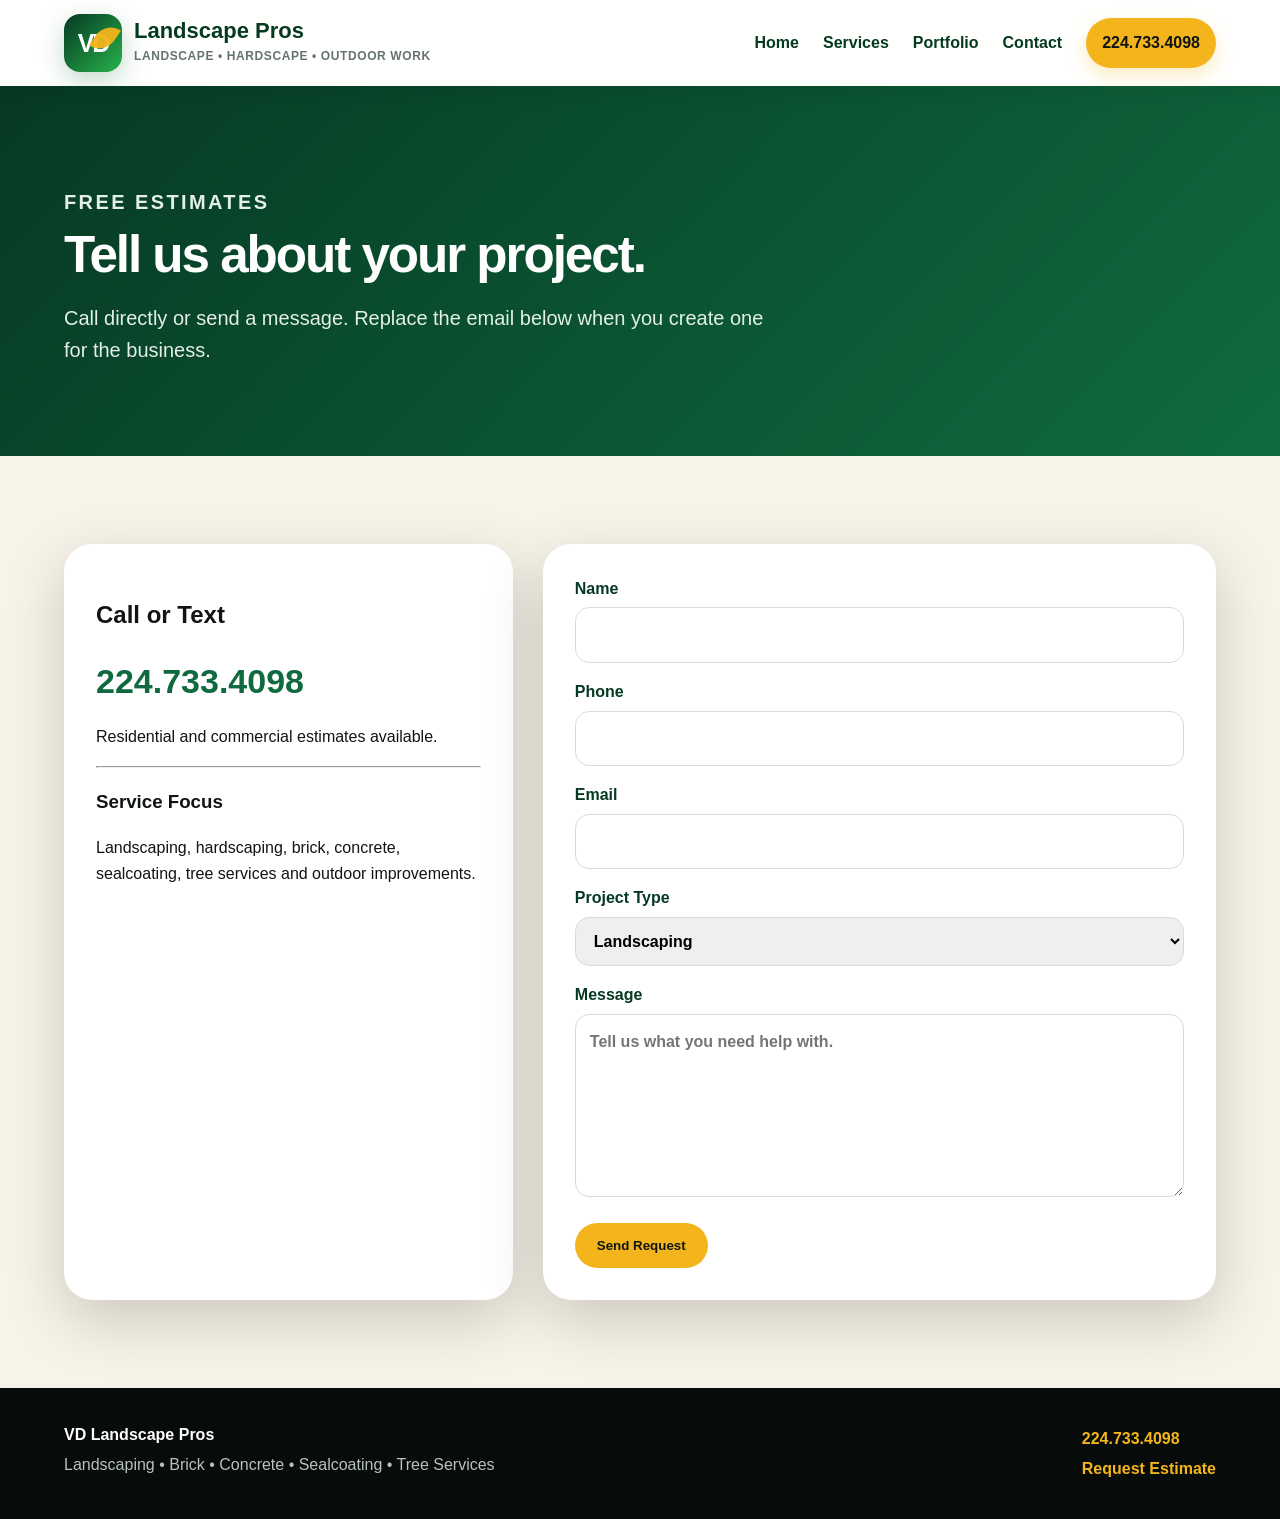
==== contact.html @ 825b635b "new site files Adding a new site files" ====
<!DOCTYPE html>
<html lang="en">
<head>
  <meta charset="UTF-8" />
  <meta name="viewport" content="width=device-width, initial-scale=1.0" />
  <title>Contact | VD Landscape Pros</title>
  <meta name="description" content="Contact VD Landscape Pros for free landscaping, hardscaping, concrete, sealcoating and tree service estimates." />
  <link rel="stylesheet" href="styles.css" />
  <script defer src="script.js"></script>
</head>
<body>
  <header class="site-header"><a class="brand" href="index.html"><span class="brand-mark">VD</span><span class="brand-text"><strong>Landscape Pros</strong><small>Landscape • Hardscape • Outdoor Work</small></span></a><button class="menu-toggle" aria-label="Open menu">☰</button><nav class="nav"><a href="index.html">Home</a><a href="services.html">Services</a><a href="portfolio.html">Portfolio</a><a href="contact.html">Contact</a><a class="nav-cta" href="tel:2247334098">224.733.4098</a></nav></header>
  <main>
    <section class="page-hero"><p class="eyebrow">Free Estimates</p><h1>Tell us about your project.</h1><p>Call directly or send a message. Replace the email below when you create one for the business.</p></section>
    <section class="section contact-grid">
      <div class="contact-card"><h2>Call or Text</h2><a class="big-phone" href="tel:2247334098">224.733.4098</a><p>Residential and commercial estimates available.</p><hr><h3>Service Focus</h3><p>Landscaping, hardscaping, brick, concrete, sealcoating, tree services and outdoor improvements.</p></div>
      <form class="contact-form" action="mailto:info@vdlandscapepros.com" method="post" enctype="text/plain">
        <label>Name<input type="text" name="name" required></label>
        <label>Phone<input type="tel" name="phone" required></label>
        <label>Email<input type="email" name="email"></label>
        <label>Project Type<select name="project"><option>Landscaping</option><option>Hardscaping</option><option>Concrete</option><option>Sealcoating</option><option>Tree Services</option><option>Other</option></select></label>
        <label>Message<textarea name="message" rows="6" placeholder="Tell us what you need help with."></textarea></label>
        <button class="btn primary" type="submit">Send Request</button>
      </form>
    </section>
  </main>
  <footer class="footer"><div><strong>VD Landscape Pros</strong><p>Landscaping • Brick • Concrete • Sealcoating • Tree Services</p></div><div><a href="tel:2247334098">224.733.4098</a><a href="contact.html">Request Estimate</a></div></footer>
</body>
</html>
---- styles.css ----
:root{
  --green:#0f6b3f;
  --green-dark:#063923;
  --green-bright:#27b34a;
  --gold:#f3b51b;
  --red:#d64022;
  --black:#101513;
  --cream:#f7f3e8;
  --white:#ffffff;
  --muted:#66736d;
  --shadow:0 20px 60px rgba(0,0,0,.18);
}
*{box-sizing:border-box}
body{margin:0;font-family:Arial,Helvetica,sans-serif;background:var(--cream);color:var(--black);line-height:1.6}
a{text-decoration:none;color:inherit}
.site-header{position:sticky;top:0;z-index:1000;background:rgba(255,255,255,.95);backdrop-filter:blur(12px);display:flex;align-items:center;justify-content:space-between;padding:14px 5vw;box-shadow:0 4px 20px rgba(0,0,0,.08)}
.brand{display:flex;align-items:center;gap:12px}
.brand-mark{width:58px;height:58px;border-radius:16px;background:linear-gradient(135deg,var(--green-dark),var(--green-bright));color:#fff;display:grid;place-items:center;font-size:25px;font-weight:900;letter-spacing:-2px;position:relative;box-shadow:0 8px 24px rgba(15,107,63,.25)}
.brand-mark:after{content:"";position:absolute;right:8px;top:9px;width:18px;height:30px;border-radius:20px 0 20px 0;background:var(--gold);transform:rotate(35deg);opacity:.95}
.brand-text strong{display:block;font-size:22px;line-height:1;color:var(--green-dark)}
.brand-text small{display:block;font-size:12px;color:var(--muted);font-weight:700;text-transform:uppercase;letter-spacing:.05em;margin-top:5px}
.nav{display:flex;align-items:center;gap:24px;font-weight:800;color:var(--green-dark)}
.nav a{transition:.2s ease}.nav a:hover{color:var(--green-bright)}
.nav-cta{background:var(--gold);color:var(--black)!important;padding:12px 16px;border-radius:999px;box-shadow:0 8px 18px rgba(243,181,27,.25)}
.menu-toggle{display:none;background:var(--green-dark);color:#fff;border:0;border-radius:12px;font-size:24px;padding:8px 12px}
.hero{min-height:720px;position:relative;display:flex;align-items:center;padding:120px 5vw;background:linear-gradient(rgba(6,57,35,.72),rgba(6,57,35,.72)),url('https://images.unsplash.com/photo-1558904541-efa843a96f01?auto=format&fit=crop&w=1800&q=80') center/cover;color:#fff}
.hero-content{position:relative;max-width:860px}.hero h1{font-size:clamp(42px,7vw,82px);line-height:.98;margin:12px 0 20px;letter-spacing:-.05em}.hero-copy{font-size:22px;max-width:720px;color:#eef8ef}.eyebrow{margin:0;font-weight:900;text-transform:uppercase;letter-spacing:.12em;color:var(--gold)}.eyebrow.dark{color:var(--green)}
.btn{display:inline-flex;align-items:center;justify-content:center;border-radius:999px;padding:15px 22px;font-weight:900;margin:10px 10px 0 0}.btn.primary{background:var(--gold);color:var(--black)}.btn.secondary{background:#fff;color:var(--green-dark)}
.section{padding:88px 5vw}.intro-grid{display:grid;grid-template-columns:1fr 1fr;gap:60px;align-items:center;background:#fff}.intro-grid h2,.section-heading h2,.split h2,.cta-band h2,.page-hero h1{font-size:clamp(34px,4vw,56px);line-height:1.05;margin:10px 0;letter-spacing:-.04em}.intro-grid p{font-size:20px;color:var(--muted)}
.cards-section{background:var(--cream)}.section-heading{max-width:760px;margin-bottom:32px}.service-grid{display:grid;grid-template-columns:repeat(3,1fr);gap:22px}.service-card{background:#fff;border-radius:28px;padding:34px;box-shadow:var(--shadow);border:1px solid rgba(0,0,0,.06)}.service-card span{color:var(--gold);font-weight:900}.service-card h3{font-size:28px;margin:12px 0 8px}.service-card.featured{background:var(--green-dark);color:#fff}.service-card p{color:var(--muted)}.service-card.featured p{color:#d7eadc}
.split{display:grid;grid-template-columns:1fr 1fr;gap:50px;align-items:center;background:#fff}.split-image{min-height:480px;border-radius:34px;box-shadow:var(--shadow);background-size:cover;background-position:center}.image-one{background-image:url('https://images.unsplash.com/photo-1598902108854-10e335adac99?auto=format&fit=crop&w=1200&q=80')}.check-list{padding:0;list-style:none}.check-list li{padding:14px 0 14px 36px;border-bottom:1px solid #e5e5e5;position:relative;font-weight:800}.check-list li:before{content:"✓";position:absolute;left:0;color:var(--green);font-weight:900}.text-link{font-weight:900;color:var(--green)}
.portfolio-preview{background:var(--green-dark);color:#fff}.portfolio-preview .eyebrow.dark{color:var(--gold)}.portfolio-grid,.portfolio-page-grid{display:grid;grid-template-columns:repeat(3,1fr);gap:22px}.portfolio-card,.work-card{min-height:320px;border-radius:30px;display:flex;align-items:flex-end;padding:24px;background-size:cover;background-position:center;overflow:hidden;box-shadow:var(--shadow);position:relative}.portfolio-card:before,.work-card:before{content:"";position:absolute;inset:0;background:linear-gradient(transparent,rgba(0,0,0,.72))}.portfolio-card span,.work-card div{position:relative;color:#fff;font-size:26px;font-weight:900}.p1,.w1{background-image:url('https://images.unsplash.com/photo-1600566752355-35792bedcfea?auto=format&fit=crop&w=1000&q=80')}.p2,.w2{background-image:url('https://images.unsplash.com/photo-1584467541268-b040f83be3fd?auto=format&fit=crop&w=1000&q=80')}.p3,.w3{background-image:url('https://images.unsplash.com/photo-1416879595882-3373a0480b5b?auto=format&fit=crop&w=1000&q=80')}.w4{background-image:url('https://images.unsplash.com/photo-1560518883-ce09059eeffa?auto=format&fit=crop&w=1000&q=80')}.w5{background-image:url('https://images.unsplash.com/photo-1600607687939-ce8a6c25118c?auto=format&fit=crop&w=1000&q=80')}.w6{background-image:url('https://images.unsplash.com/photo-1519336056116-bc0f1771dec8?auto=format&fit=crop&w=1000&q=80')}
.cta-band{margin:0;padding:65px 5vw;background:linear-gradient(135deg,var(--green),var(--green-dark));color:#fff;display:flex;align-items:center;justify-content:space-between;gap:30px}.cta-band h2{margin:5px 0 0}.footer{background:#070b09;color:#fff;padding:34px 5vw;display:flex;justify-content:space-between;gap:30px}.footer p{color:#b7c3bd;margin:4px 0}.footer a{display:block;color:var(--gold);font-weight:900;margin:4px 0}
.page-hero{padding:100px 5vw 70px;background:linear-gradient(135deg,var(--green-dark),var(--green));color:#fff}.page-hero p{max-width:720px;font-size:20px;color:#e3efe7}.service-list{display:grid;grid-template-columns:repeat(3,1fr);gap:22px}.service-list article,.contact-card,.contact-form{background:#fff;border-radius:28px;padding:32px;box-shadow:var(--shadow)}.service-list h2{margin-top:0;color:var(--green-dark)}.contact-grid{display:grid;grid-template-columns:.8fr 1.2fr;gap:30px}.big-phone{font-size:34px;font-weight:900;color:var(--green)}.contact-form{display:grid;gap:16px}.contact-form label{display:grid;font-weight:900;color:var(--green-dark);gap:6px}.contact-form input,.contact-form select,.contact-form textarea{width:100%;border:1px solid #d6ddd8;border-radius:14px;padding:14px;font:inherit}.contact-form button{border:0;cursor:pointer;width:max-content}.work-card h2{margin:0;font-size:28px}.work-card p{margin:4px 0 0;font-size:16px;color:#e6e6e6}
@media(max-width:850px){.menu-toggle{display:block}.nav{display:none;position:absolute;top:86px;left:0;right:0;background:#fff;flex-direction:column;align-items:flex-start;padding:22px 5vw;box-shadow:0 16px 30px rgba(0,0,0,.12)}.nav.open{display:flex}.hero{min-height:620px;padding-top:95px}.intro-grid,.split,.contact-grid{grid-template-columns:1fr}.service-grid,.portfolio-grid,.portfolio-page-grid,.service-list{grid-template-columns:1fr}.footer,.cta-band{flex-direction:column;align-items:flex-start}.brand-text small{display:none}.brand-text strong{font-size:19px}}
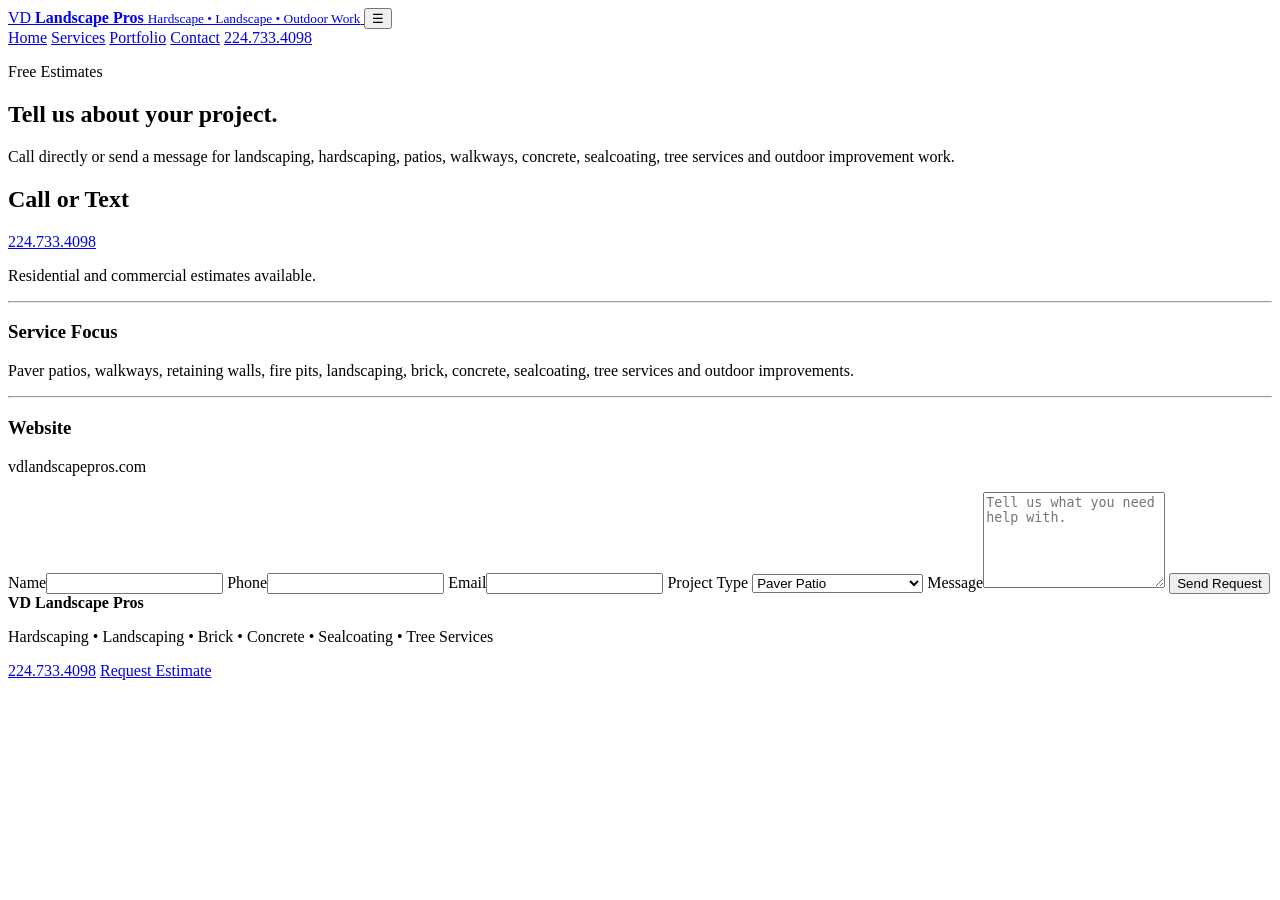
==== commit ce25f520: "Add files via upload" ====
--- a/contact.html
+++ b/contact.html
@@ -4,26 +4,82 @@
   <meta charset="UTF-8" />
   <meta name="viewport" content="width=device-width, initial-scale=1.0" />
   <title>Contact | VD Landscape Pros</title>
-  <meta name="description" content="Contact VD Landscape Pros for free landscaping, hardscaping, concrete, sealcoating and tree service estimates." />
+  <meta name="description" content="Contact VD Landscape Pros for free estimates on paver patios, hardscaping, landscaping, concrete, sealcoating, tree services and outdoor improvements." />
   <link rel="stylesheet" href="styles.css" />
   <script defer src="script.js"></script>
 </head>
 <body>
-  <header class="site-header"><a class="brand" href="index.html"><span class="brand-mark">VD</span><span class="brand-text"><strong>Landscape Pros</strong><small>Landscape • Hardscape • Outdoor Work</small></span></a><button class="menu-toggle" aria-label="Open menu">☰</button><nav class="nav"><a href="index.html">Home</a><a href="services.html">Services</a><a href="portfolio.html">Portfolio</a><a href="contact.html">Contact</a><a class="nav-cta" href="tel:2247334098">224.733.4098</a></nav></header>
+  <header class="site-header">
+    <a class="brand" href="index.html" aria-label="VD Landscape Pros home">
+      <span class="brand-mark">VD</span>
+      <span class="brand-text">
+        <strong>Landscape Pros</strong>
+        <small>Hardscape • Landscape • Outdoor Work</small>
+      </span>
+    </a>
+    <button class="menu-toggle" aria-label="Open menu">☰</button>
+    <nav class="nav" aria-label="Main navigation">
+      <a href="index.html">Home</a>
+      <a href="services.html">Services</a>
+      <a href="portfolio.html">Portfolio</a>
+      <a href="contact.html">Contact</a>
+      <a class="nav-cta" href="tel:2247334098">224.733.4098</a>
+    </nav>
+  </header>
+
   <main>
-    <section class="page-hero"><p class="eyebrow">Free Estimates</p><h1>Tell us about your project.</h1><p>Call directly or send a message. Replace the email below when you create one for the business.</p></section>
+    <section class="page-hero contact-hero">
+      <p class="eyebrow">Free Estimates</p>
+      <h1>Tell us about your project.</h1>
+      <p>Call directly or send a message for landscaping, hardscaping, patios, walkways, concrete, sealcoating, tree services and outdoor improvement work.</p>
+    </section>
+
     <section class="section contact-grid">
-      <div class="contact-card"><h2>Call or Text</h2><a class="big-phone" href="tel:2247334098">224.733.4098</a><p>Residential and commercial estimates available.</p><hr><h3>Service Focus</h3><p>Landscaping, hardscaping, brick, concrete, sealcoating, tree services and outdoor improvements.</p></div>
+      <div class="contact-card">
+        <h2>Call or Text</h2>
+        <a class="big-phone" href="tel:2247334098">224.733.4098</a>
+        <p>Residential and commercial estimates available.</p>
+        <hr>
+        <h3>Service Focus</h3>
+        <p>Paver patios, walkways, retaining walls, fire pits, landscaping, brick, concrete, sealcoating, tree services and outdoor improvements.</p>
+        <hr>
+        <h3>Website</h3>
+        <p>vdlandscapepros.com</p>
+      </div>
+
       <form class="contact-form" action="mailto:info@vdlandscapepros.com" method="post" enctype="text/plain">
         <label>Name<input type="text" name="name" required></label>
         <label>Phone<input type="tel" name="phone" required></label>
         <label>Email<input type="email" name="email"></label>
-        <label>Project Type<select name="project"><option>Landscaping</option><option>Hardscaping</option><option>Concrete</option><option>Sealcoating</option><option>Tree Services</option><option>Other</option></select></label>
+        <label>Project Type
+          <select name="project">
+            <option>Paver Patio</option>
+            <option>Walkway or Entrance</option>
+            <option>Retaining Wall</option>
+            <option>Fire Pit or Outdoor Living</option>
+            <option>Landscaping</option>
+            <option>Concrete</option>
+            <option>Sealcoating</option>
+            <option>Tree Services</option>
+            <option>Painting or Exterior Work</option>
+            <option>Other</option>
+          </select>
+        </label>
         <label>Message<textarea name="message" rows="6" placeholder="Tell us what you need help with."></textarea></label>
         <button class="btn primary" type="submit">Send Request</button>
       </form>
     </section>
   </main>
-  <footer class="footer"><div><strong>VD Landscape Pros</strong><p>Landscaping • Brick • Concrete • Sealcoating • Tree Services</p></div><div><a href="tel:2247334098">224.733.4098</a><a href="contact.html">Request Estimate</a></div></footer>
+
+  <footer class="footer">
+    <div>
+      <strong>VD Landscape Pros</strong>
+      <p>Hardscaping • Landscaping • Brick • Concrete • Sealcoating • Tree Services</p>
+    </div>
+    <div>
+      <a href="tel:2247334098">224.733.4098</a>
+      <a href="contact.html">Request Estimate</a>
+    </div>
+  </footer>
 </body>
 </html>
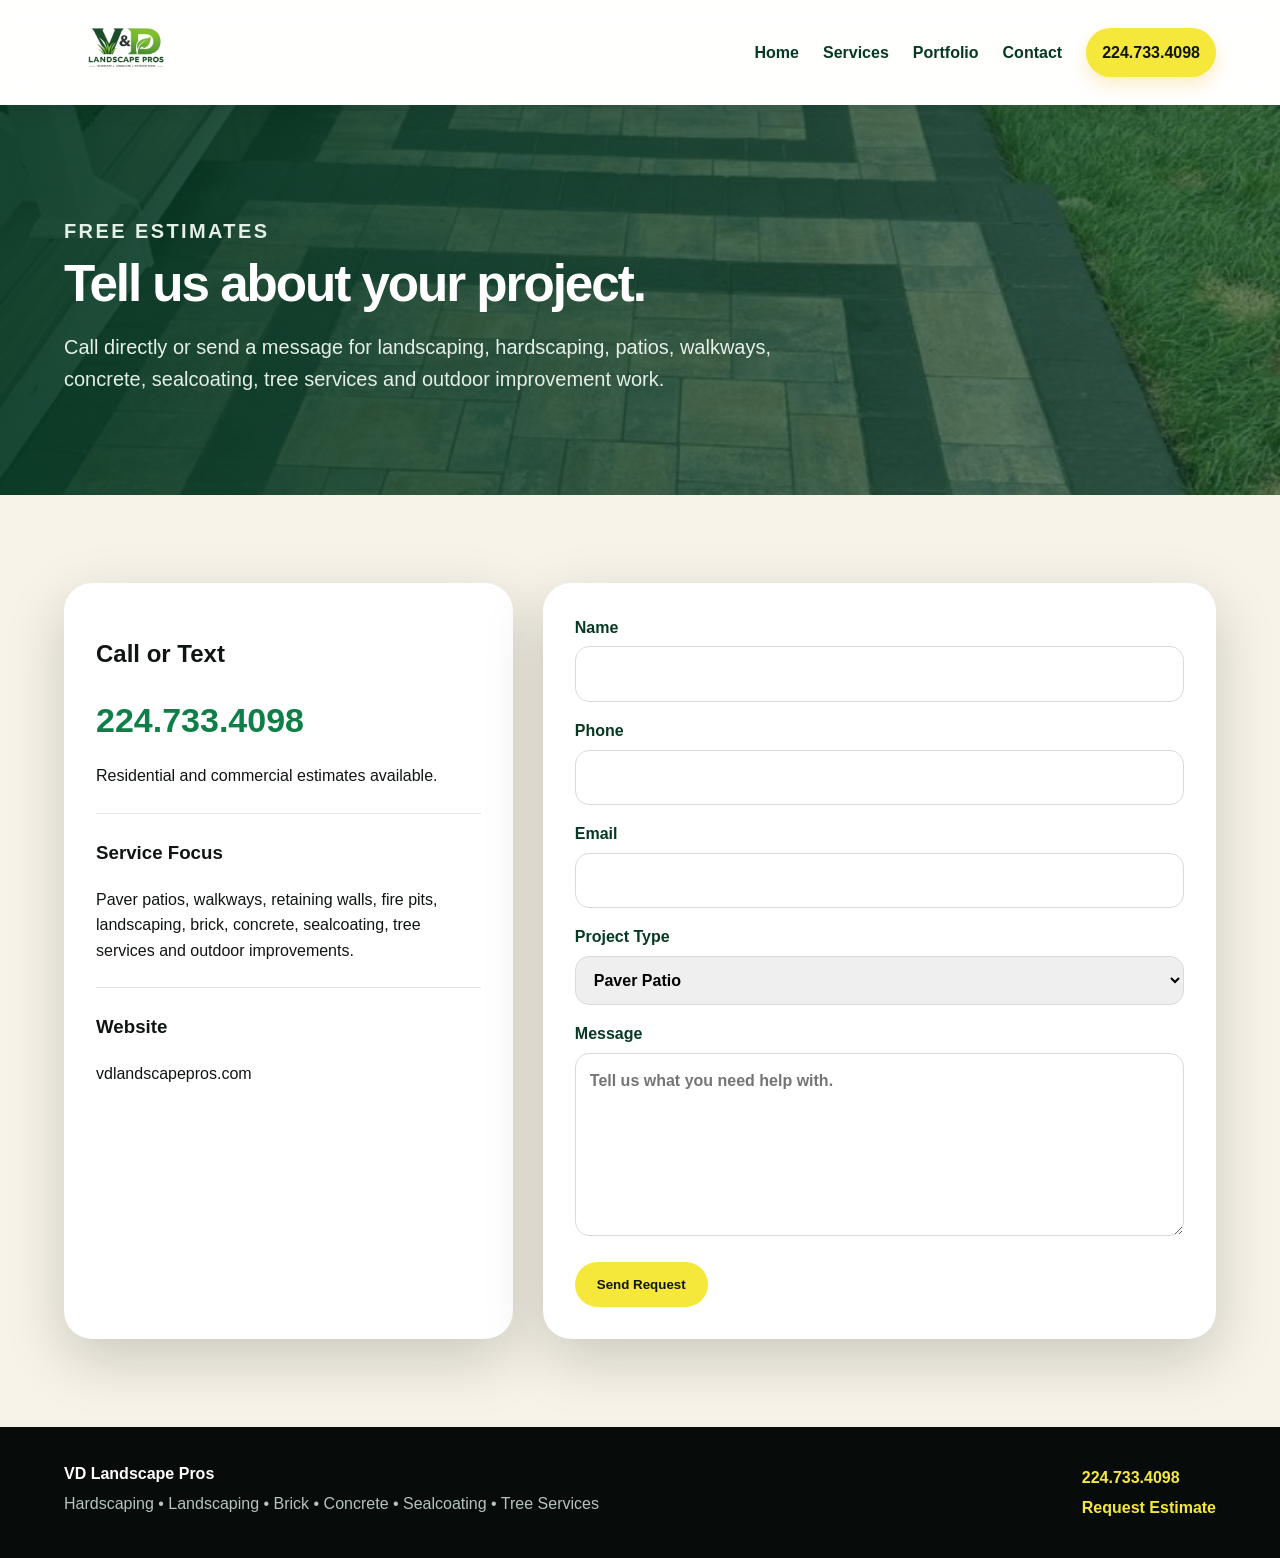
==== commit 92bb6b25: "Add files via upload" ====
--- a/contact.html
+++ b/contact.html
@@ -11,11 +11,7 @@
 <body>
   <header class="site-header">
     <a class="brand" href="index.html" aria-label="VD Landscape Pros home">
-      <span class="brand-mark">VD</span>
-      <span class="brand-text">
-        <strong>Landscape Pros</strong>
-        <small>Hardscape • Landscape • Outdoor Work</small>
-      </span>
+      <img src="assets/images/logo.png" alt="VD Landscape Pros" class="site-logo">
     </a>
     <button class="menu-toggle" aria-label="Open menu">☰</button>
     <nav class="nav" aria-label="Main navigation">
--- a/styles.css
+++ b/styles.css
@@ -0,0 +1,531 @@
+:root {
+  --green: #0f7f47;
+  --green-dark: #063923;
+  --green-bright: #2ed86a;
+  --gold: #f5e83b;
+  --gold-dark: #d9b51f;
+  --black: #101513;
+  --cream: #f7f3e8;
+  --white: #ffffff;
+  --muted: #66736d;
+  --border: rgba(0, 0, 0, .08);
+  --shadow: 0 20px 60px rgba(0, 0, 0, .18);
+}
+
+* { box-sizing: border-box; }
+
+html { scroll-behavior: smooth; }
+
+body {
+  margin: 0;
+  font-family: Arial, Helvetica, sans-serif;
+  background: var(--cream);
+  color: var(--black);
+  line-height: 1.6;
+}
+
+a { text-decoration: none; color: inherit; }
+img { max-width: 100%; }
+
+.site-header {
+  position: sticky;
+  top: 0;
+  z-index: 1000;
+  background: rgba(255, 255, 255, .96);
+  backdrop-filter: blur(12px);
+  display: flex;
+  align-items: center;
+  justify-content: space-between;
+  padding: 10px 5vw;
+  box-shadow: 0 4px 20px rgba(0, 0, 0, .08);
+}
+
+.brand {
+  display: flex;
+  align-items: center;
+  flex-shrink: 0;
+}
+
+.site-logo {
+  height: 85px;
+  width: auto;
+  display: block;
+}
+
+.nav {
+  display: flex;
+  align-items: center;
+  gap: 24px;
+  font-weight: 900;
+  color: var(--green-dark);
+}
+
+.nav a { transition: .2s ease; }
+.nav a:hover { color: var(--green); }
+
+.nav-cta {
+  background: var(--gold);
+  color: var(--black) !important;
+  padding: 12px 16px;
+  border-radius: 999px;
+  box-shadow: 0 8px 18px rgba(243, 181, 27, .25);
+}
+
+.menu-toggle {
+  display: none;
+  background: var(--green-dark);
+  color: #fff;
+  border: 0;
+  border-radius: 12px;
+  font-size: 24px;
+  padding: 8px 12px;
+  cursor: pointer;
+}
+
+.hero {
+  min-height: 760px;
+  position: relative;
+  display: flex;
+  align-items: center;
+  padding: 120px 5vw;
+  background:
+    linear-gradient(90deg, rgba(6, 57, 35, .88), rgba(6, 57, 35, .62), rgba(6, 57, 35, .28)),
+    url("assets/images/hero-paver-patio-firepit.jpg") center / cover no-repeat;
+  color: #fff;
+}
+
+.hero-content { position: relative; max-width: 920px; }
+
+.hero h1 {
+  font-size: clamp(42px, 7vw, 86px);
+  line-height: .96;
+  margin: 12px 0 20px;
+  letter-spacing: -.055em;
+}
+
+.hero-copy {
+  font-size: 22px;
+  max-width: 760px;
+  color: #eef8ef;
+}
+
+.eyebrow {
+  margin: 0;
+  font-weight: 900;
+  text-transform: uppercase;
+  letter-spacing: .12em;
+  color: var(--gold);
+}
+
+.eyebrow.dark { color: var(--green); }
+
+.btn {
+  display: inline-flex;
+  align-items: center;
+  justify-content: center;
+  border-radius: 999px;
+  padding: 15px 22px;
+  font-weight: 900;
+  margin: 10px 10px 0 0;
+}
+
+.btn.primary { background: var(--gold); color: var(--black); }
+.btn.secondary { background: #fff; color: var(--green-dark); }
+
+.section { padding: 88px 5vw; }
+
+.intro-grid {
+  display: grid;
+  grid-template-columns: 1fr 1fr;
+  gap: 60px;
+  align-items: center;
+  background: #fff;
+}
+
+.intro-grid h2,
+.section-heading h2,
+.split h2,
+.cta-band h2,
+.page-hero h1 {
+  font-size: clamp(34px, 4vw, 58px);
+  line-height: 1.05;
+  margin: 10px 0;
+  letter-spacing: -.04em;
+}
+
+.intro-grid p {
+  font-size: 20px;
+  color: var(--muted);
+}
+
+.cards-section { background: var(--cream); }
+
+.section-heading {
+  max-width: 780px;
+  margin-bottom: 32px;
+}
+
+.service-grid {
+  display: grid;
+  grid-template-columns: repeat(3, 1fr);
+  gap: 22px;
+}
+
+.service-card {
+  background: #fff;
+  border-radius: 28px;
+  padding: 34px;
+  box-shadow: var(--shadow);
+  border: 1px solid var(--border);
+}
+
+.service-card span {
+  color: var(--gold-dark);
+  font-weight: 900;
+}
+
+.service-card h3 {
+  font-size: 28px;
+  margin: 12px 0 8px;
+}
+
+.service-card.featured {
+  background: var(--green-dark);
+  color: #fff;
+}
+
+.service-card p { color: var(--muted); }
+.service-card.featured p { color: #d7eadc; }
+
+.split {
+  display: grid;
+  grid-template-columns: 1fr 1fr;
+  gap: 50px;
+  align-items: center;
+  background: #fff;
+}
+
+.split-image {
+  min-height: 520px;
+  border-radius: 34px;
+  box-shadow: var(--shadow);
+  background: url("assets/images/curved-backyard-paver-patio.jpg") center / cover no-repeat;
+}
+
+.check-list {
+  padding: 0;
+  list-style: none;
+}
+
+.check-list li {
+  padding: 14px 0 14px 36px;
+  border-bottom: 1px solid #e5e5e5;
+  position: relative;
+  font-weight: 800;
+}
+
+.check-list li::before {
+  content: "✓";
+  position: absolute;
+  left: 0;
+  color: var(--green);
+  font-weight: 900;
+}
+
+.text-link { font-weight: 900; color: var(--green); }
+
+.portfolio-preview {
+  background: var(--green-dark);
+  color: #fff;
+}
+
+.portfolio-preview .eyebrow.dark { color: var(--gold); }
+
+.portfolio-grid,
+.portfolio-page-grid {
+  display: grid;
+  grid-template-columns: repeat(3, 1fr);
+  gap: 22px;
+}
+
+.portfolio-card,
+.work-card {
+  min-height: 340px;
+  border-radius: 30px;
+  display: flex;
+  align-items: flex-end;
+  padding: 24px;
+  background-size: cover;
+  background-position: center;
+  overflow: hidden;
+  box-shadow: var(--shadow);
+  position: relative;
+}
+
+.portfolio-card::before,
+.work-card::before {
+  content: "";
+  position: absolute;
+  inset: 0;
+  background: linear-gradient(transparent 40%, rgba(0, 0, 0, .78));
+}
+
+.portfolio-card span,
+.work-card div {
+  position: relative;
+  color: #fff;
+  font-weight: 900;
+}
+
+.portfolio-card span { font-size: 26px; }
+
+.work-card h2 {
+  margin: 0;
+  font-size: 28px;
+}
+
+.work-card p {
+  margin: 4px 0 0;
+  font-size: 16px;
+  color: #e6e6e6;
+}
+
+.p1 { background-image: url("assets/images/gray-paver-patio-steps.jpg"); }
+.p2 { background-image: url("assets/images/firepit-seating-wall-walkway.jpg"); }
+.p3 { background-image: url("assets/images/front-paver-walkway.jpg"); }
+
+.w1 { background-image: url("assets/images/hero-paver-patio-firepit.jpg"); }
+.w2 { background-image: url("assets/images/curved-backyard-paver-patio.jpg"); }
+.w3 { background-image: url("assets/images/firepit-seating-wall-walkway.jpg"); }
+.w4 { background-image: url("assets/images/geometric-paver-patio.jpg"); }
+.w5 { background-image: url("assets/images/gray-paver-patio-steps.jpg"); }
+.w6 { background-image: url("assets/images/firepit-seat-wall-patio.jpg"); }
+.w7 { background-image: url("assets/images/front-paver-walkway.jpg"); }
+.w8 { background-image: url("assets/images/covered-porch-paver-walkway.jpg"); }
+.w9 { background-image: url("assets/images/large-curved-paver-patio.jpg"); }
+
+.cta-band {
+  margin: 0;
+  padding: 65px 5vw;
+  background: linear-gradient(135deg, var(--green-bright), var(--green-dark));
+  color: #fff;
+  display: flex;
+  align-items: center;
+  justify-content: space-between;
+  gap: 30px;
+}
+
+.cta-band h2 { margin: 5px 0 0; }
+
+.footer {
+  background: #070b09;
+  color: #fff;
+  padding: 34px 5vw;
+  display: flex;
+  justify-content: space-between;
+  gap: 30px;
+}
+
+.footer p {
+  color: #b7c3bd;
+  margin: 4px 0;
+}
+
+.footer a {
+  display: block;
+  color: var(--gold);
+  font-weight: 900;
+  margin: 4px 0;
+}
+
+.page-hero {
+  padding: 110px 5vw 80px;
+  background:
+    linear-gradient(90deg, rgba(6, 57, 35, .92), rgba(6, 57, 35, .60)),
+    url("assets/images/large-curved-paver-patio.jpg") center / cover no-repeat;
+  color: #fff;
+}
+
+.services-hero {
+  background:
+    linear-gradient(90deg, rgba(6, 57, 35, .92), rgba(6, 57, 35, .60)),
+    url("assets/images/covered-porch-paver-walkway.jpg") center / cover no-repeat;
+}
+
+.portfolio-hero {
+  background:
+    linear-gradient(90deg, rgba(6, 57, 35, .92), rgba(6, 57, 35, .55)),
+    url("assets/images/firepit-seat-wall-patio.jpg") center / cover no-repeat;
+}
+
+.contact-hero {
+  background:
+    linear-gradient(90deg, rgba(6, 57, 35, .92), rgba(6, 57, 35, .60)),
+    url("assets/images/geometric-paver-patio.jpg") center / cover no-repeat;
+}
+
+.page-hero p {
+  max-width: 760px;
+  font-size: 20px;
+  color: #e3efe7;
+}
+
+.service-list {
+  display: grid;
+  grid-template-columns: repeat(3, 1fr);
+  gap: 22px;
+}
+
+.service-list article,
+.contact-card,
+.contact-form {
+  background: #fff;
+  border-radius: 28px;
+  padding: 32px;
+  box-shadow: var(--shadow);
+}
+
+.service-list h2 {
+  margin-top: 0;
+  color: var(--green-dark);
+}
+
+.contact-grid {
+  display: grid;
+  grid-template-columns: .8fr 1.2fr;
+  gap: 30px;
+}
+
+.big-phone {
+  font-size: 34px;
+  font-weight: 900;
+  color: var(--green);
+}
+
+.contact-card hr {
+  border: 0;
+  border-top: 1px solid #e3e7e4;
+  margin: 24px 0;
+}
+
+.contact-form {
+  display: grid;
+  gap: 16px;
+}
+
+.contact-form label {
+  display: grid;
+  font-weight: 900;
+  color: var(--green-dark);
+  gap: 6px;
+}
+
+.contact-form input,
+.contact-form select,
+.contact-form textarea {
+  width: 100%;
+  border: 1px solid #d6ddd8;
+  border-radius: 14px;
+  padding: 14px;
+  font: inherit;
+}
+
+.contact-form button {
+  border: 0;
+  cursor: pointer;
+  width: max-content;
+}
+
+@media (max-width: 1000px) {
+  .service-grid,
+  .portfolio-grid,
+  .portfolio-page-grid,
+  .service-list {
+    grid-template-columns: repeat(2, 1fr);
+  }
+
+  .site-logo {
+    height: 72px;
+  }
+
+  .nav {
+    gap: 16px;
+  }
+}
+
+@media (max-width: 850px) {
+  .menu-toggle { display: block; }
+
+  .site-header {
+    padding: 8px 5vw;
+  }
+
+  .site-logo {
+    height: 62px;
+  }
+
+  .nav {
+    display: none;
+    position: absolute;
+    top: 78px;
+    left: 0;
+    right: 0;
+    background: #fff;
+    flex-direction: column;
+    align-items: flex-start;
+    padding: 22px 5vw;
+    box-shadow: 0 16px 30px rgba(0, 0, 0, .12);
+  }
+
+  .nav.open { display: flex; }
+
+  .hero {
+    min-height: 680px;
+    padding-top: 95px;
+    background:
+      linear-gradient(90deg, rgba(6, 57, 35, .90), rgba(6, 57, 35, .64)),
+      url("assets/images/hero-paver-patio-firepit.jpg") center / cover no-repeat;
+  }
+
+  .intro-grid,
+  .split,
+  .contact-grid {
+    grid-template-columns: 1fr;
+  }
+
+  .service-grid,
+  .portfolio-grid,
+  .portfolio-page-grid,
+  .service-list {
+    grid-template-columns: 1fr;
+  }
+
+  .footer,
+  .cta-band {
+    flex-direction: column;
+    align-items: flex-start;
+  }
+
+  .portfolio-card,
+  .work-card {
+    min-height: 300px;
+  }
+}
+
+@media (max-width: 480px) {
+  .site-logo {
+    height: 54px;
+  }
+
+  .nav {
+    top: 70px;
+  }
+
+  .hero h1 {
+    font-size: 40px;
+  }
+
+  .big-phone {
+    font-size: 28px;
+  }
+}
